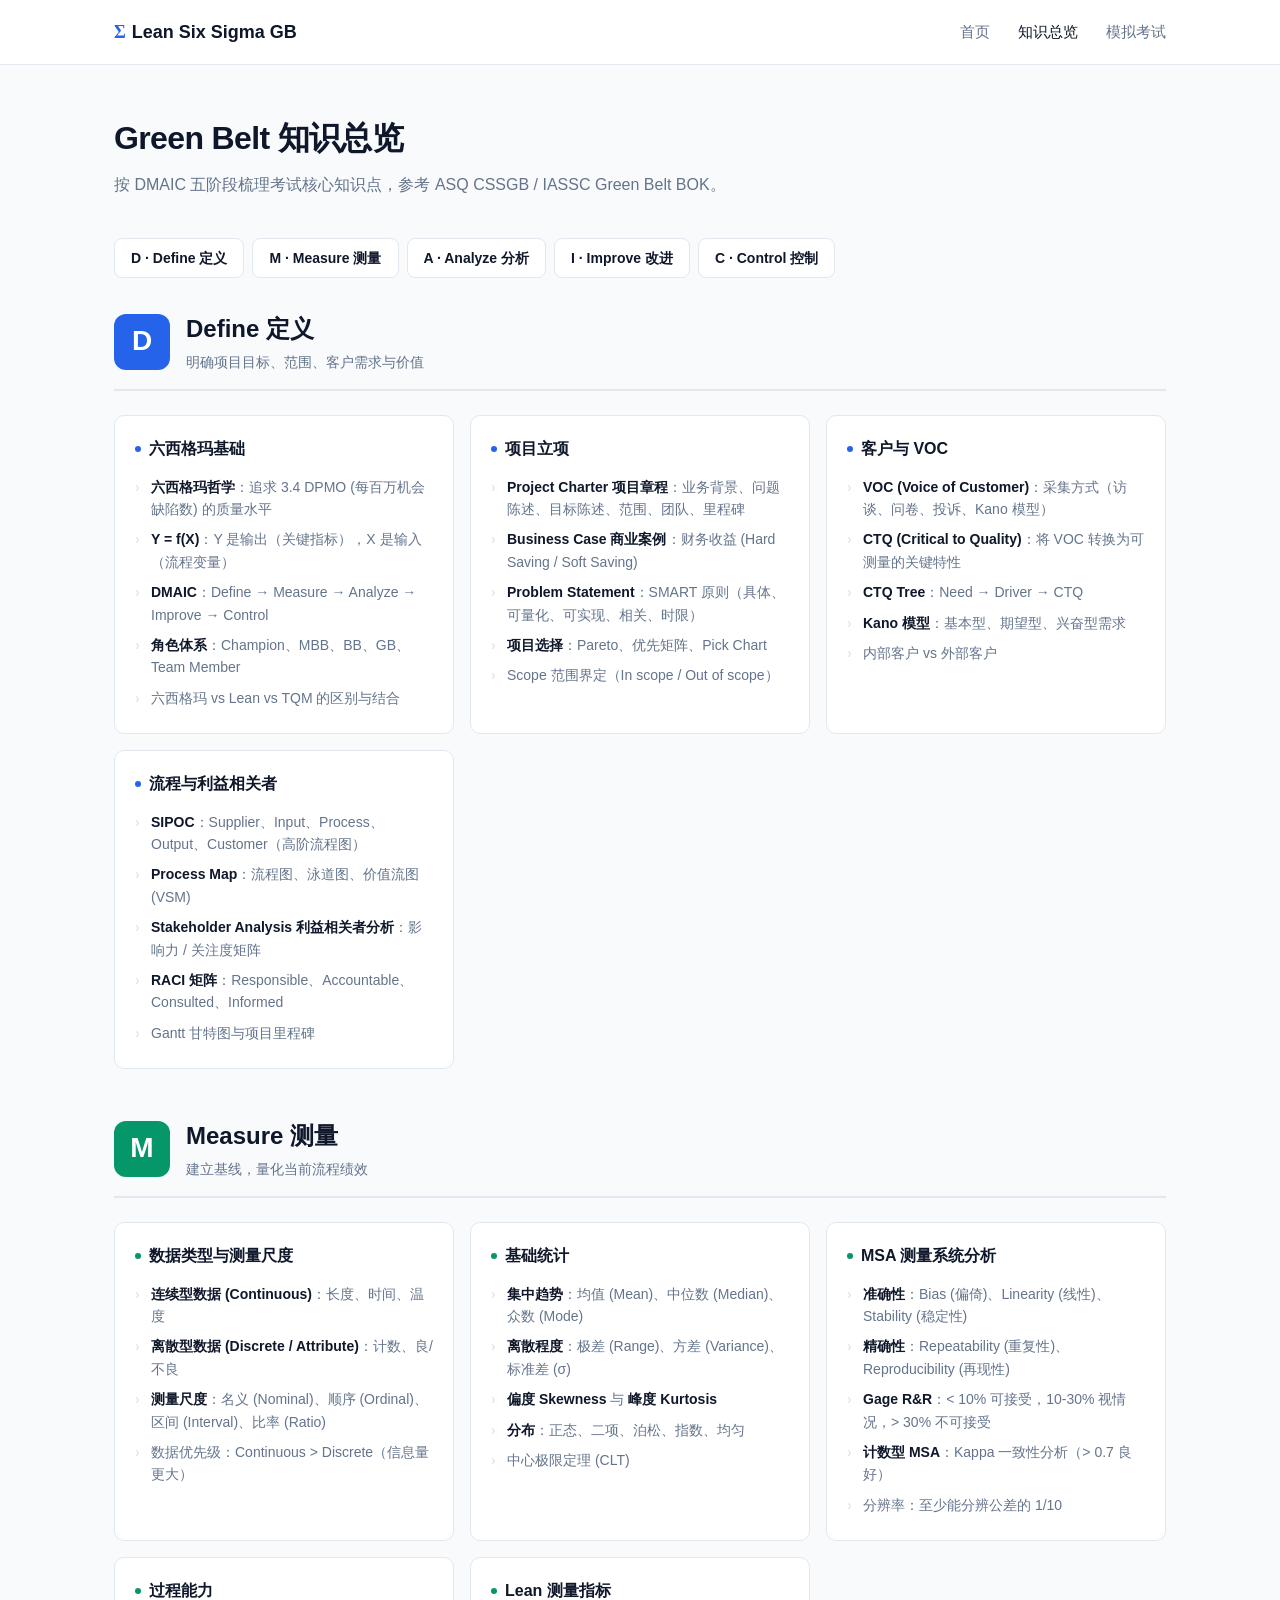
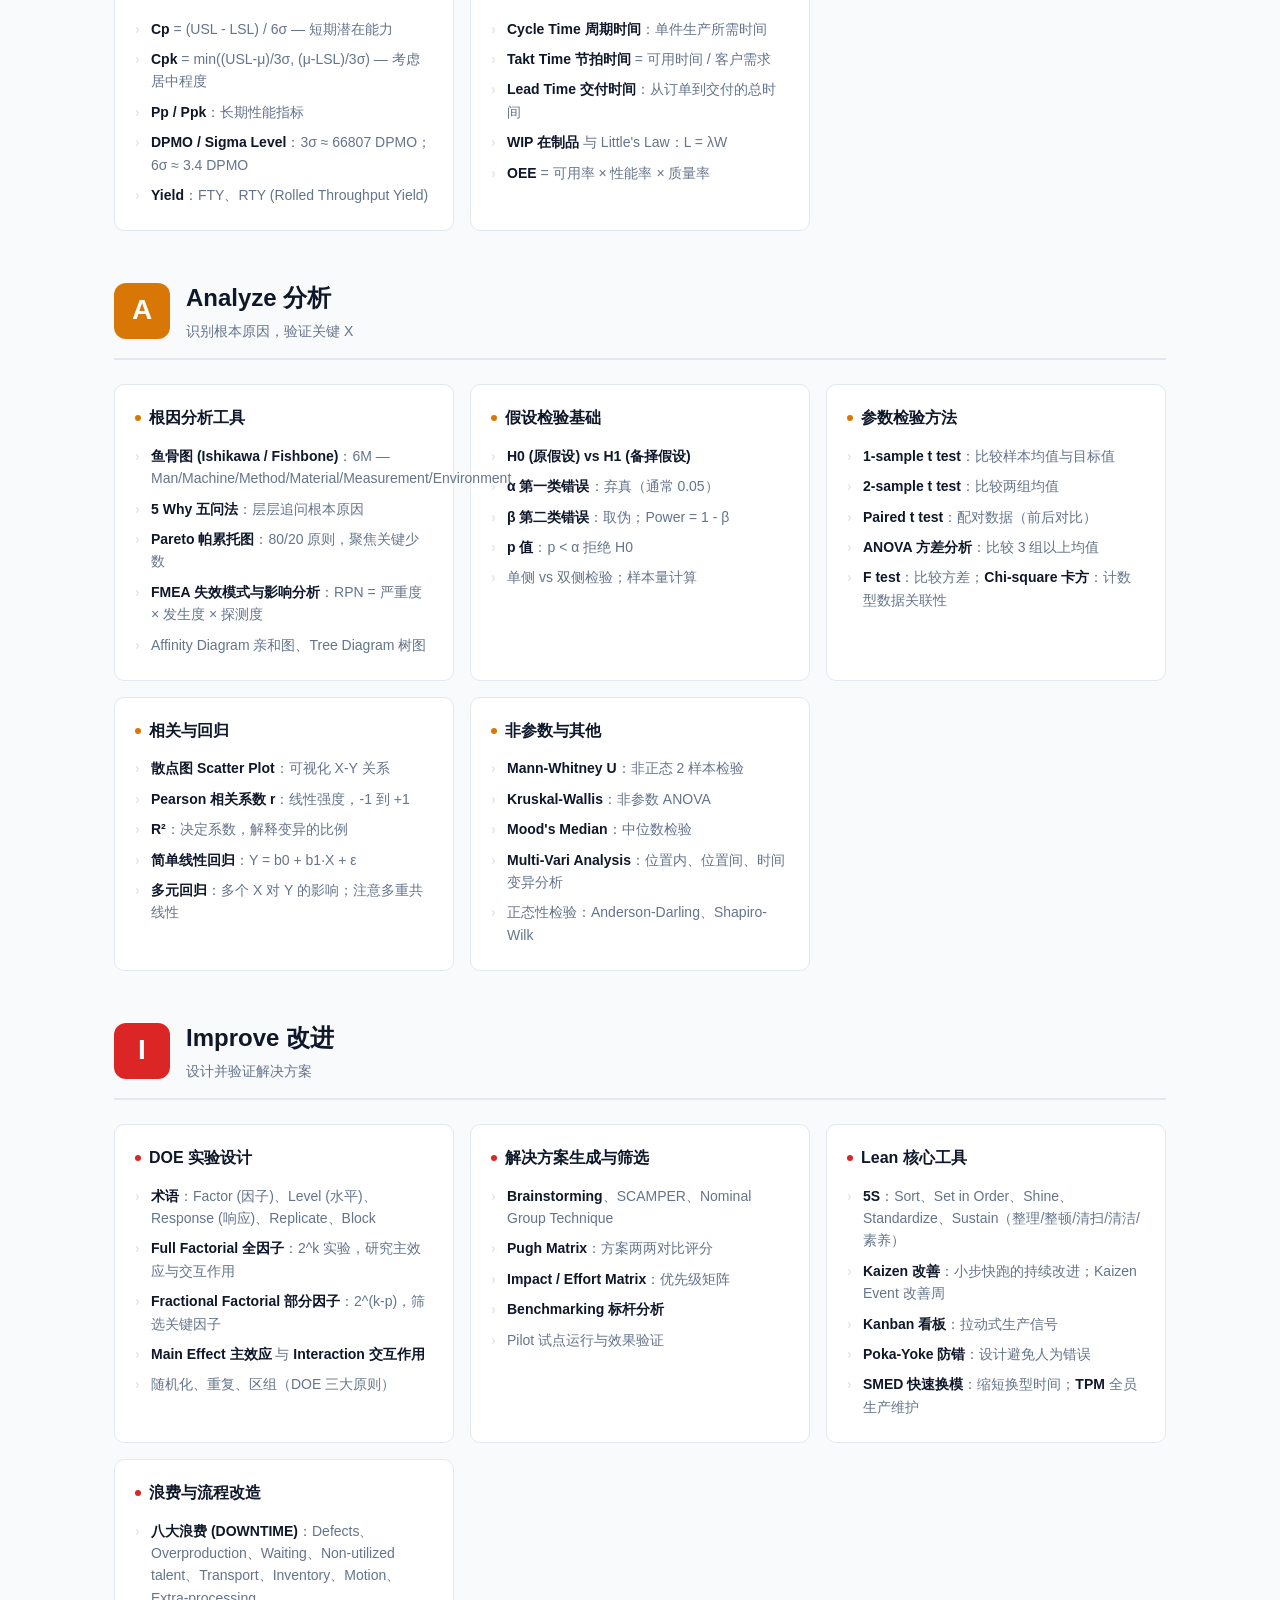
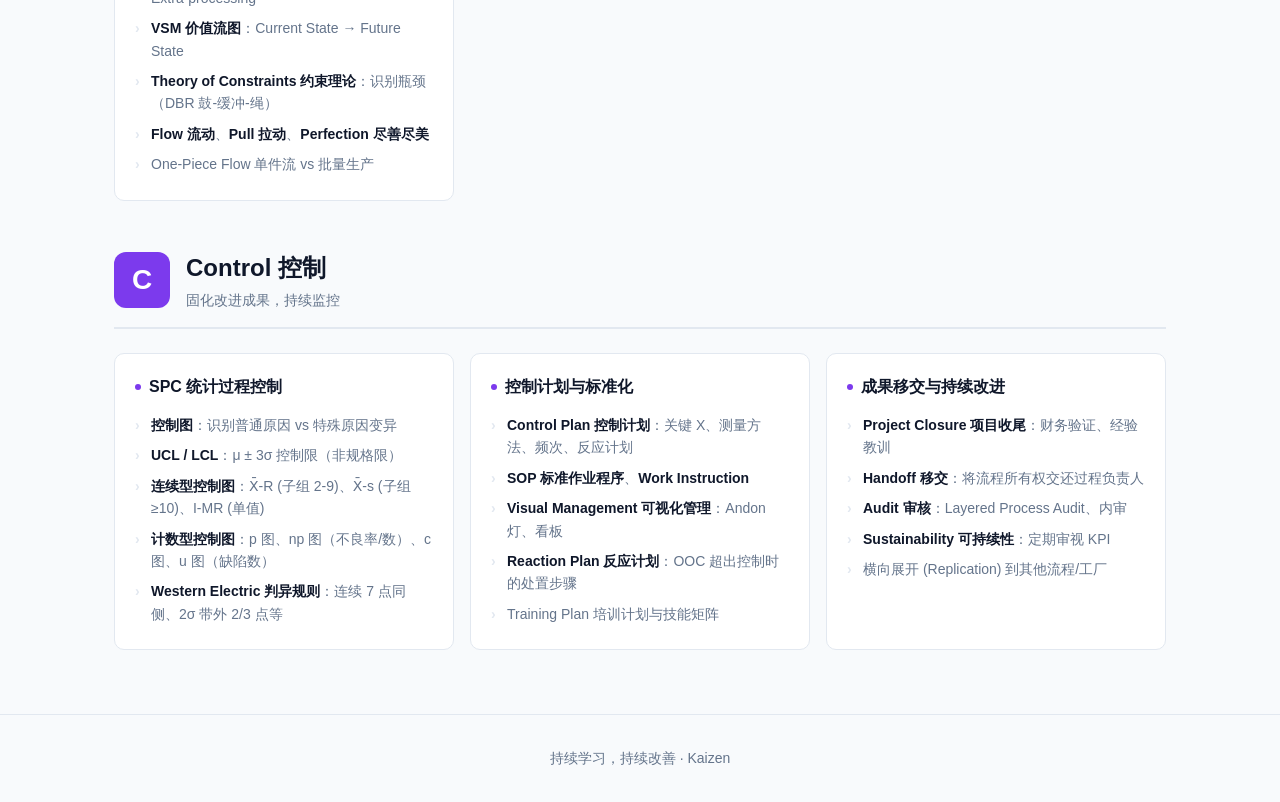
==== overview.html @ 78f81634 "Initial commit: Lean Six Sigma Green Belt study site - Static 3-page site (home, knowledge overview," ====
<!DOCTYPE html>
<html lang="zh-CN">
<head>
  <meta charset="UTF-8">
  <meta name="viewport" content="width=device-width, initial-scale=1.0">
  <title>知识点总览 — Lean Six Sigma Green Belt</title>
  <link rel="stylesheet" href="css/styles.css">
</head>
<body>
  <header class="site-header">
    <div class="container nav">
      <a href="index.html" class="nav-brand"><span class="sigma">Σ</span>Lean Six Sigma GB</a>
      <ul class="nav-links">
        <li><a href="index.html">首页</a></li>
        <li><a href="overview.html" class="active">知识总览</a></li>
        <li><a href="exam.html">模拟考试</a></li>
      </ul>
    </div>
  </header>

  <main class="container">
    <div class="page-title">
      <h1>Green Belt 知识总览</h1>
      <p>按 DMAIC 五阶段梳理考试核心知识点，参考 ASQ CSSGB / IASSC Green Belt BOK。</p>
    </div>

    <nav class="phase-nav" id="phase-nav"></nav>

    <div id="phases"></div>
  </main>

  <footer class="site-footer">
    <div class="container">
      持续学习，持续改善 · Kaizen
    </div>
  </footer>

  <script src="js/overview-data.js"></script>
  <script>
    (function render() {
      const nav = document.getElementById('phase-nav');
      const root = document.getElementById('phases');

      OVERVIEW_DATA.forEach(phase => {
        const chip = document.createElement('a');
        chip.href = '#' + phase.id;
        chip.className = 'phase-chip';
        chip.textContent = phase.letter + ' · ' + phase.title;
        nav.appendChild(chip);

        const section = document.createElement('section');
        section.className = 'phase-section ' + phase.phaseClass;
        section.id = phase.id;

        const header = document.createElement('div');
        header.className = 'phase-header';
        header.innerHTML = `
          <div class="phase-letter">${phase.letter}</div>
          <div>
            <div class="phase-title">${phase.title}</div>
            <div class="phase-subtitle">${phase.subtitle}</div>
          </div>
        `;
        section.appendChild(header);

        const grid = document.createElement('div');
        grid.className = 'topic-grid';
        phase.topics.forEach(topic => {
          const card = document.createElement('div');
          card.className = 'topic-card';
          const ul = topic.items.map(i => `<li>${i}</li>`).join('');
          card.innerHTML = `<h4>${topic.name}</h4><ul>${ul}</ul>`;
          grid.appendChild(card);
        });
        section.appendChild(grid);
        root.appendChild(section);
      });
    })();
  </script>
</body>
</html>
---- css/styles.css ----
:root {
  --define: #2563eb;
  --measure: #059669;
  --analyze: #d97706;
  --improve: #dc2626;
  --control: #7c3aed;
  --lean: #0891b2;
  --bg: #f8fafc;
  --card: #ffffff;
  --text: #0f172a;
  --muted: #64748b;
  --border: #e2e8f0;
  --correct: #16a34a;
  --wrong: #dc2626;
  --shadow: 0 1px 3px rgba(15, 23, 42, 0.08), 0 1px 2px rgba(15, 23, 42, 0.04);
  --shadow-lg: 0 10px 15px -3px rgba(15, 23, 42, 0.1), 0 4px 6px -4px rgba(15, 23, 42, 0.1);
}

* {
  box-sizing: border-box;
  margin: 0;
  padding: 0;
}

html, body {
  font-family: -apple-system, "Segoe UI", "PingFang SC", "Microsoft YaHei", Roboto, sans-serif;
  background: var(--bg);
  color: var(--text);
  line-height: 1.6;
  font-size: 16px;
}

a {
  color: var(--define);
  text-decoration: none;
}

a:hover {
  text-decoration: underline;
}

.container {
  max-width: 1100px;
  margin: 0 auto;
  padding: 0 24px;
}

/* ============ Header / Nav ============ */
.site-header {
  background: var(--card);
  border-bottom: 1px solid var(--border);
  position: sticky;
  top: 0;
  z-index: 10;
}

.nav {
  display: flex;
  align-items: center;
  justify-content: space-between;
  height: 64px;
}

.nav-brand {
  font-weight: 700;
  font-size: 18px;
  color: var(--text);
}

.nav-brand .sigma {
  color: var(--define);
  font-family: "Cambria Math", serif;
  margin-right: 6px;
}

.nav-links {
  display: flex;
  gap: 28px;
  list-style: none;
}

.nav-links a {
  color: var(--muted);
  font-weight: 500;
  font-size: 15px;
  transition: color 0.15s;
}

.nav-links a:hover,
.nav-links a.active {
  color: var(--text);
  text-decoration: none;
}

/* ============ Hero ============ */
.hero {
  padding: 80px 0 64px;
  text-align: center;
}

.hero h1 {
  font-size: 42px;
  font-weight: 800;
  letter-spacing: -0.02em;
  margin-bottom: 16px;
}

.hero p {
  font-size: 18px;
  color: var(--muted);
  max-width: 640px;
  margin: 0 auto 32px;
}

.hero-actions {
  display: flex;
  gap: 12px;
  justify-content: center;
  flex-wrap: wrap;
}

.btn {
  display: inline-block;
  padding: 12px 24px;
  border-radius: 8px;
  font-weight: 600;
  font-size: 15px;
  cursor: pointer;
  border: none;
  transition: all 0.15s;
  text-decoration: none;
}

.btn-primary {
  background: var(--text);
  color: white;
}

.btn-primary:hover {
  background: #1e293b;
  text-decoration: none;
}

.btn-secondary {
  background: var(--card);
  color: var(--text);
  border: 1px solid var(--border);
}

.btn-secondary:hover {
  background: var(--bg);
  text-decoration: none;
}

.btn:disabled {
  opacity: 0.5;
  cursor: not-allowed;
}

/* ============ Feature cards ============ */
.features {
  display: grid;
  grid-template-columns: repeat(auto-fit, minmax(260px, 1fr));
  gap: 20px;
  padding: 32px 0 80px;
}

.feature-card {
  background: var(--card);
  border: 1px solid var(--border);
  border-radius: 12px;
  padding: 28px;
  transition: transform 0.15s, box-shadow 0.15s;
}

.feature-card:hover {
  transform: translateY(-2px);
  box-shadow: var(--shadow-lg);
}

.feature-card h3 {
  font-size: 18px;
  margin-bottom: 8px;
}

.feature-card p {
  color: var(--muted);
  font-size: 14px;
}

.feature-card .badge {
  display: inline-block;
  padding: 4px 10px;
  border-radius: 999px;
  font-size: 11px;
  font-weight: 600;
  margin-bottom: 14px;
  letter-spacing: 0.05em;
  text-transform: uppercase;
}

/* ============ Page title ============ */
.page-title {
  padding: 48px 0 24px;
}

.page-title h1 {
  font-size: 32px;
  font-weight: 700;
  letter-spacing: -0.02em;
  margin-bottom: 8px;
}

.page-title p {
  color: var(--muted);
  font-size: 16px;
}

/* ============ Overview / Phase sections ============ */
.phase-nav {
  display: flex;
  gap: 8px;
  flex-wrap: wrap;
  padding: 16px 0 32px;
  position: sticky;
  top: 64px;
  background: var(--bg);
  z-index: 5;
}

.phase-chip {
  padding: 8px 16px;
  border-radius: 8px;
  font-size: 14px;
  font-weight: 600;
  cursor: pointer;
  border: 1px solid var(--border);
  background: var(--card);
  color: var(--text);
  transition: all 0.15s;
}

.phase-chip:hover {
  border-color: var(--muted);
}

.phase-section {
  margin-bottom: 48px;
  scroll-margin-top: 140px;
}

.phase-header {
  display: flex;
  align-items: center;
  gap: 16px;
  padding-bottom: 16px;
  margin-bottom: 24px;
  border-bottom: 2px solid var(--border);
}

.phase-letter {
  width: 56px;
  height: 56px;
  border-radius: 12px;
  display: flex;
  align-items: center;
  justify-content: center;
  font-weight: 800;
  font-size: 28px;
  color: white;
  flex-shrink: 0;
}

.phase-title {
  font-size: 24px;
  font-weight: 700;
}

.phase-subtitle {
  color: var(--muted);
  font-size: 14px;
  margin-top: 2px;
}

.topic-grid {
  display: grid;
  grid-template-columns: repeat(auto-fill, minmax(320px, 1fr));
  gap: 16px;
}

.topic-card {
  background: var(--card);
  border: 1px solid var(--border);
  border-radius: 10px;
  padding: 20px;
}

.topic-card h4 {
  font-size: 16px;
  font-weight: 600;
  margin-bottom: 10px;
  display: flex;
  align-items: center;
  gap: 8px;
}

.topic-card h4::before {
  content: "";
  width: 6px;
  height: 6px;
  border-radius: 50%;
  background: var(--muted);
}

.topic-card ul {
  list-style: none;
  padding: 0;
}

.topic-card li {
  font-size: 14px;
  color: var(--muted);
  padding: 4px 0;
  padding-left: 16px;
  position: relative;
}

.topic-card li::before {
  content: "›";
  position: absolute;
  left: 0;
  color: var(--border);
  font-weight: 700;
}

.topic-card li strong {
  color: var(--text);
  font-weight: 600;
}

/* Phase color accents */
.phase-define .phase-letter { background: var(--define); }
.phase-define .topic-card h4::before { background: var(--define); }
.phase-define .badge { background: #dbeafe; color: var(--define); }

.phase-measure .phase-letter { background: var(--measure); }
.phase-measure .topic-card h4::before { background: var(--measure); }
.phase-measure .badge { background: #d1fae5; color: var(--measure); }

.phase-analyze .phase-letter { background: var(--analyze); }
.phase-analyze .topic-card h4::before { background: var(--analyze); }
.phase-analyze .badge { background: #fed7aa; color: var(--analyze); }

.phase-improve .phase-letter { background: var(--improve); }
.phase-improve .topic-card h4::before { background: var(--improve); }
.phase-improve .badge { background: #fecaca; color: var(--improve); }

.phase-control .phase-letter { background: var(--control); }
.phase-control .topic-card h4::before { background: var(--control); }
.phase-control .badge { background: #ede9fe; color: var(--control); }

.phase-lean .phase-letter { background: var(--lean); }
.phase-lean .topic-card h4::before { background: var(--lean); }
.phase-lean .badge { background: #cffafe; color: var(--lean); }

/* ============ Exam page ============ */
.exam-setup {
  background: var(--card);
  border: 1px solid var(--border);
  border-radius: 12px;
  padding: 32px;
  margin-bottom: 32px;
}

.exam-setup h2 {
  margin-bottom: 8px;
}

.exam-setup p {
  color: var(--muted);
  margin-bottom: 24px;
}

.setup-row {
  display: flex;
  gap: 24px;
  flex-wrap: wrap;
  margin-bottom: 24px;
}

.setup-field {
  flex: 1;
  min-width: 200px;
}

.setup-field label {
  display: block;
  font-size: 13px;
  font-weight: 600;
  color: var(--muted);
  text-transform: uppercase;
  letter-spacing: 0.05em;
  margin-bottom: 8px;
}

.setup-field select,
.setup-field input {
  width: 100%;
  padding: 10px 12px;
  border-radius: 8px;
  border: 1px solid var(--border);
  font-size: 15px;
  background: var(--card);
}

.exam-bar {
  display: flex;
  justify-content: space-between;
  align-items: center;
  background: var(--card);
  border: 1px solid var(--border);
  border-radius: 12px;
  padding: 16px 24px;
  margin-bottom: 24px;
  position: sticky;
  top: 80px;
  z-index: 4;
}

.exam-progress {
  font-weight: 600;
}

.exam-progress span {
  color: var(--muted);
  font-weight: 500;
}

.exam-timer {
  font-family: "SF Mono", Menlo, Consolas, monospace;
  font-size: 18px;
  font-weight: 700;
  padding: 6px 14px;
  background: var(--bg);
  border-radius: 8px;
}

.exam-timer.warning {
  color: var(--improve);
  background: #fef2f2;
}

.question-card {
  background: var(--card);
  border: 1px solid var(--border);
  border-radius: 12px;
  padding: 32px;
  margin-bottom: 16px;
}

.question-number {
  font-size: 13px;
  font-weight: 600;
  color: var(--muted);
  text-transform: uppercase;
  letter-spacing: 0.08em;
  margin-bottom: 12px;
}

.question-text {
  font-size: 17px;
  font-weight: 500;
  margin-bottom: 20px;
  line-height: 1.5;
}

.question-tag {
  display: inline-block;
  padding: 3px 10px;
  border-radius: 4px;
  font-size: 12px;
  font-weight: 600;
  background: var(--bg);
  color: var(--muted);
  margin-left: 8px;
  vertical-align: middle;
}

.options {
  display: flex;
  flex-direction: column;
  gap: 10px;
}

.option {
  display: flex;
  align-items: flex-start;
  gap: 12px;
  padding: 14px 18px;
  border: 1px solid var(--border);
  border-radius: 8px;
  cursor: pointer;
  transition: all 0.1s;
  background: var(--card);
}

.option:hover {
  border-color: var(--muted);
  background: var(--bg);
}

.option input {
  margin-top: 3px;
  accent-color: var(--define);
}

.option.selected {
  border-color: var(--define);
  background: #eff6ff;
}

.option.correct {
  border-color: var(--correct);
  background: #f0fdf4;
}

.option.wrong {
  border-color: var(--wrong);
  background: #fef2f2;
}

.option-text {
  flex: 1;
  font-size: 15px;
}

.option-letter {
  font-weight: 700;
  color: var(--muted);
  min-width: 20px;
}

.explanation {
  margin-top: 16px;
  padding: 14px 18px;
  background: var(--bg);
  border-left: 3px solid var(--define);
  border-radius: 4px;
  font-size: 14px;
  color: var(--text);
}

.explanation strong {
  display: block;
  margin-bottom: 4px;
  color: var(--define);
  font-size: 13px;
  text-transform: uppercase;
  letter-spacing: 0.05em;
}

.exam-actions {
  display: flex;
  justify-content: space-between;
  gap: 12px;
  margin-top: 24px;
}

/* ============ Results ============ */
.results {
  background: var(--card);
  border: 1px solid var(--border);
  border-radius: 12px;
  padding: 40px;
  text-align: center;
  margin-bottom: 32px;
}

.score-circle {
  width: 160px;
  height: 160px;
  margin: 0 auto 24px;
  border-radius: 50%;
  display: flex;
  flex-direction: column;
  align-items: center;
  justify-content: center;
  color: white;
  font-weight: 700;
}

.score-circle.pass { background: var(--correct); }
.score-circle.fail { background: var(--wrong); }

.score-number {
  font-size: 48px;
  line-height: 1;
}

.score-label {
  font-size: 13px;
  opacity: 0.9;
  letter-spacing: 0.08em;
  text-transform: uppercase;
  margin-top: 4px;
}

.results h2 {
  font-size: 24px;
  margin-bottom: 8px;
}

.results-summary {
  color: var(--muted);
  margin-bottom: 24px;
}

.results-breakdown {
  display: grid;
  grid-template-columns: repeat(auto-fit, minmax(140px, 1fr));
  gap: 12px;
  margin-bottom: 32px;
  text-align: left;
}

.breakdown-item {
  padding: 14px 16px;
  background: var(--bg);
  border-radius: 8px;
}

.breakdown-label {
  font-size: 12px;
  color: var(--muted);
  text-transform: uppercase;
  letter-spacing: 0.05em;
  margin-bottom: 4px;
}

.breakdown-value {
  font-size: 18px;
  font-weight: 700;
}

.results-actions {
  display: flex;
  gap: 12px;
  justify-content: center;
  flex-wrap: wrap;
}

/* ============ Footer ============ */
.site-footer {
  border-top: 1px solid var(--border);
  padding: 32px 0;
  margin-top: 64px;
  text-align: center;
  color: var(--muted);
  font-size: 14px;
}

@media (max-width: 640px) {
  .hero h1 { font-size: 32px; }
  .hero { padding: 48px 0 32px; }
  .nav-links { gap: 16px; }
  .nav-links a { font-size: 14px; }
  .question-card, .exam-setup, .results { padding: 20px; }
  .exam-bar { padding: 12px 16px; }
  .score-circle { width: 120px; height: 120px; }
  .score-number { font-size: 36px; }
}
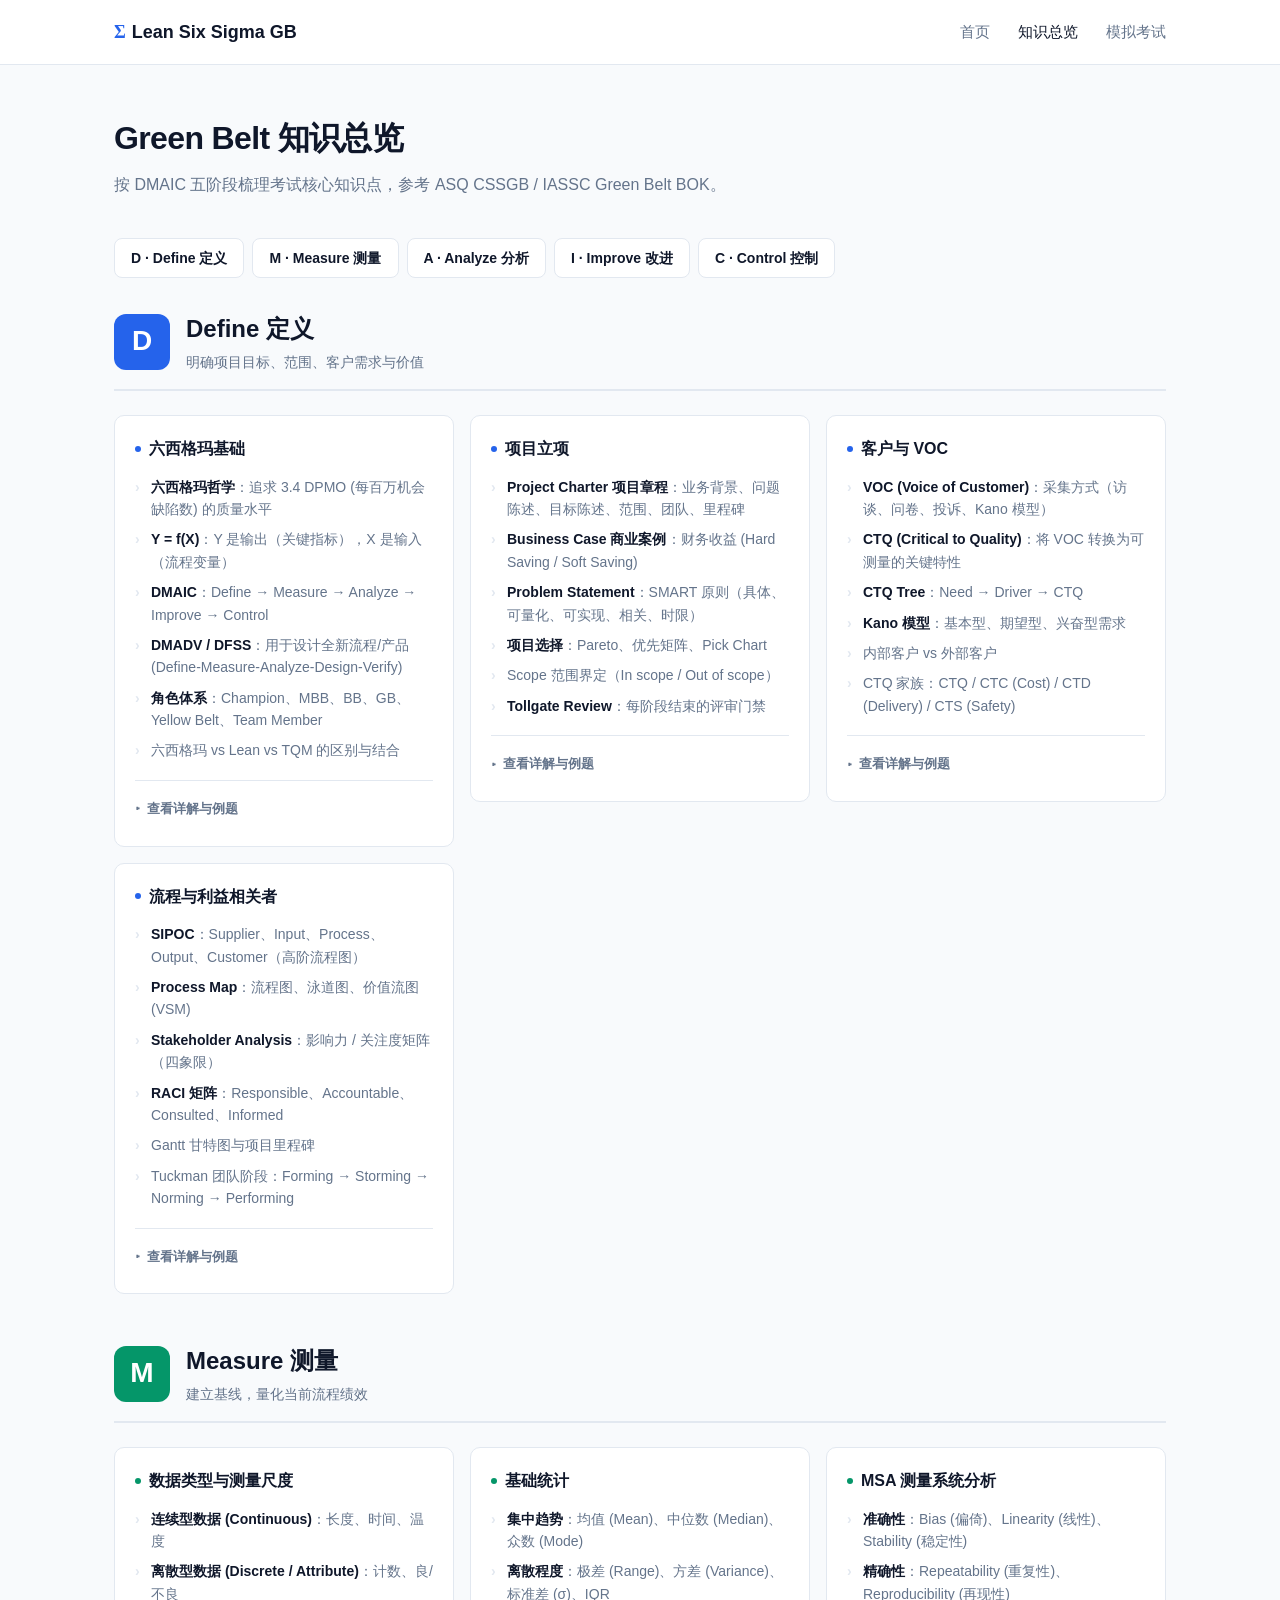
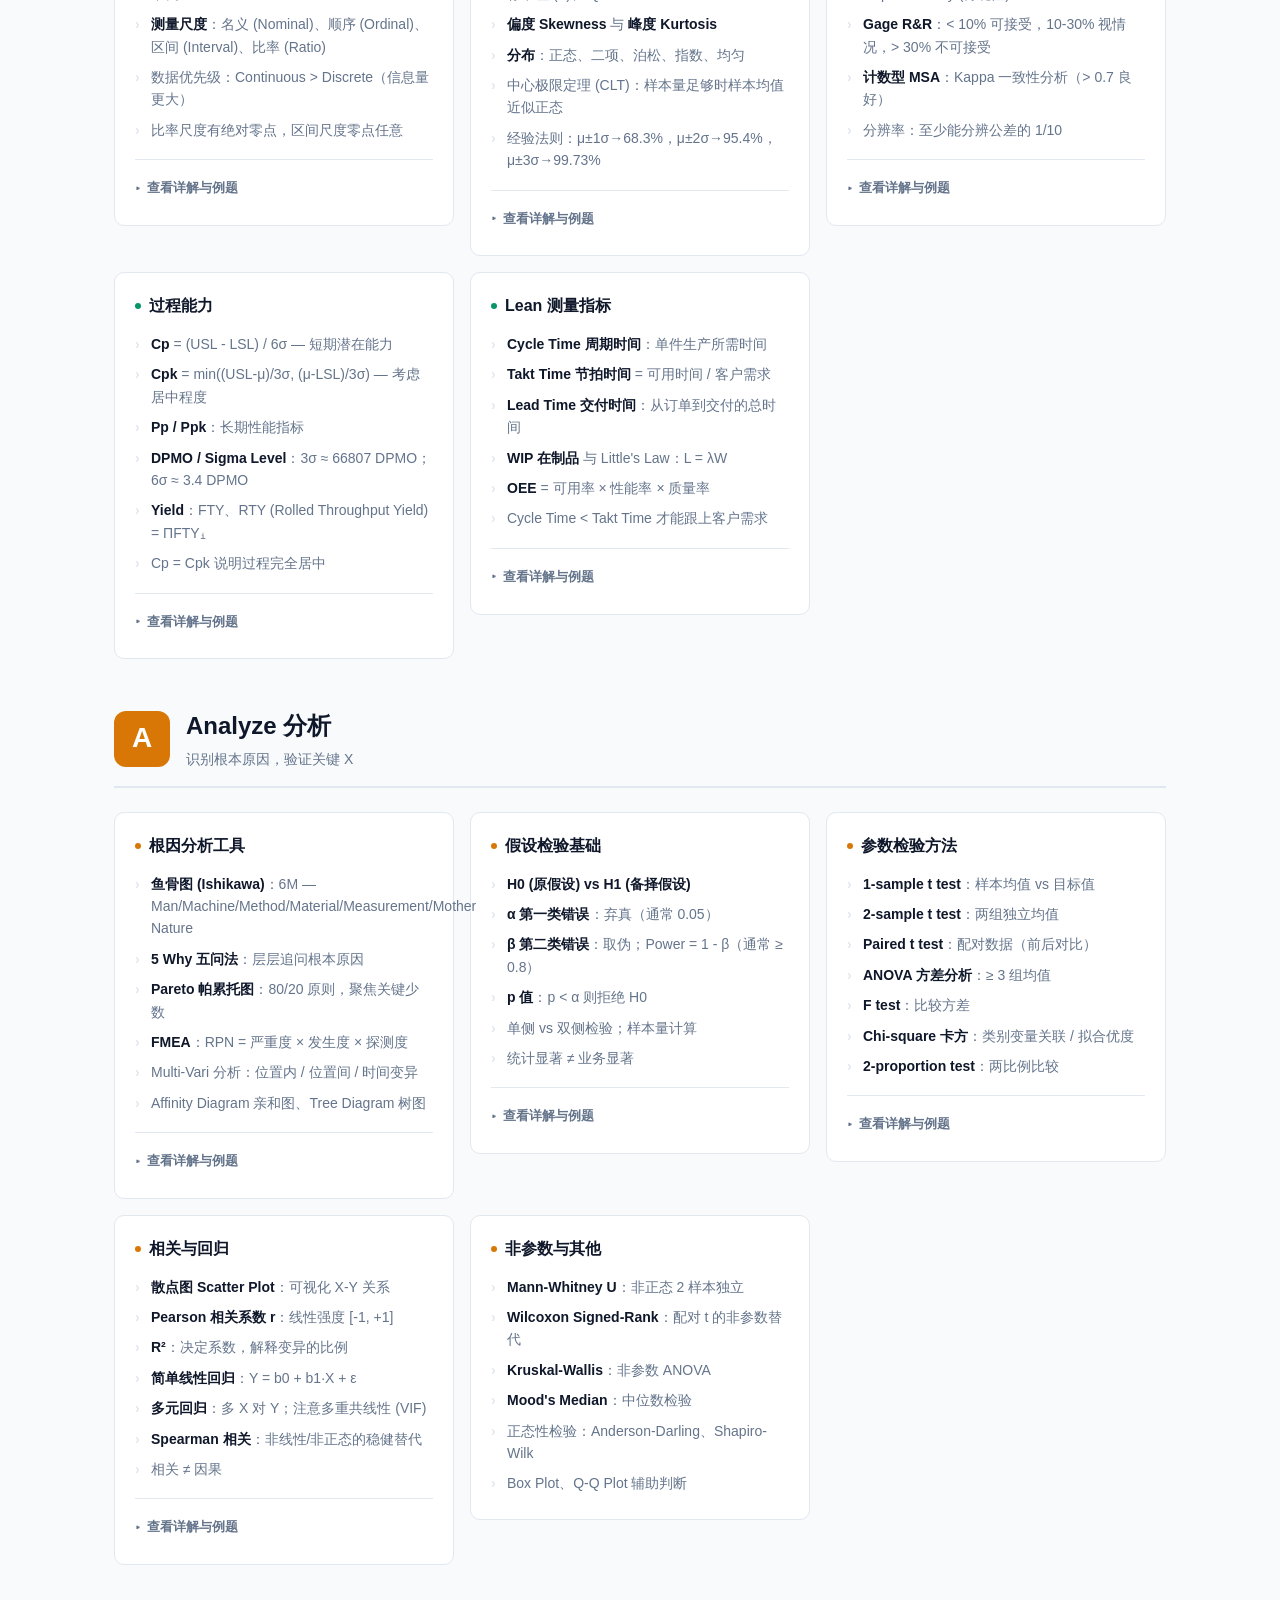
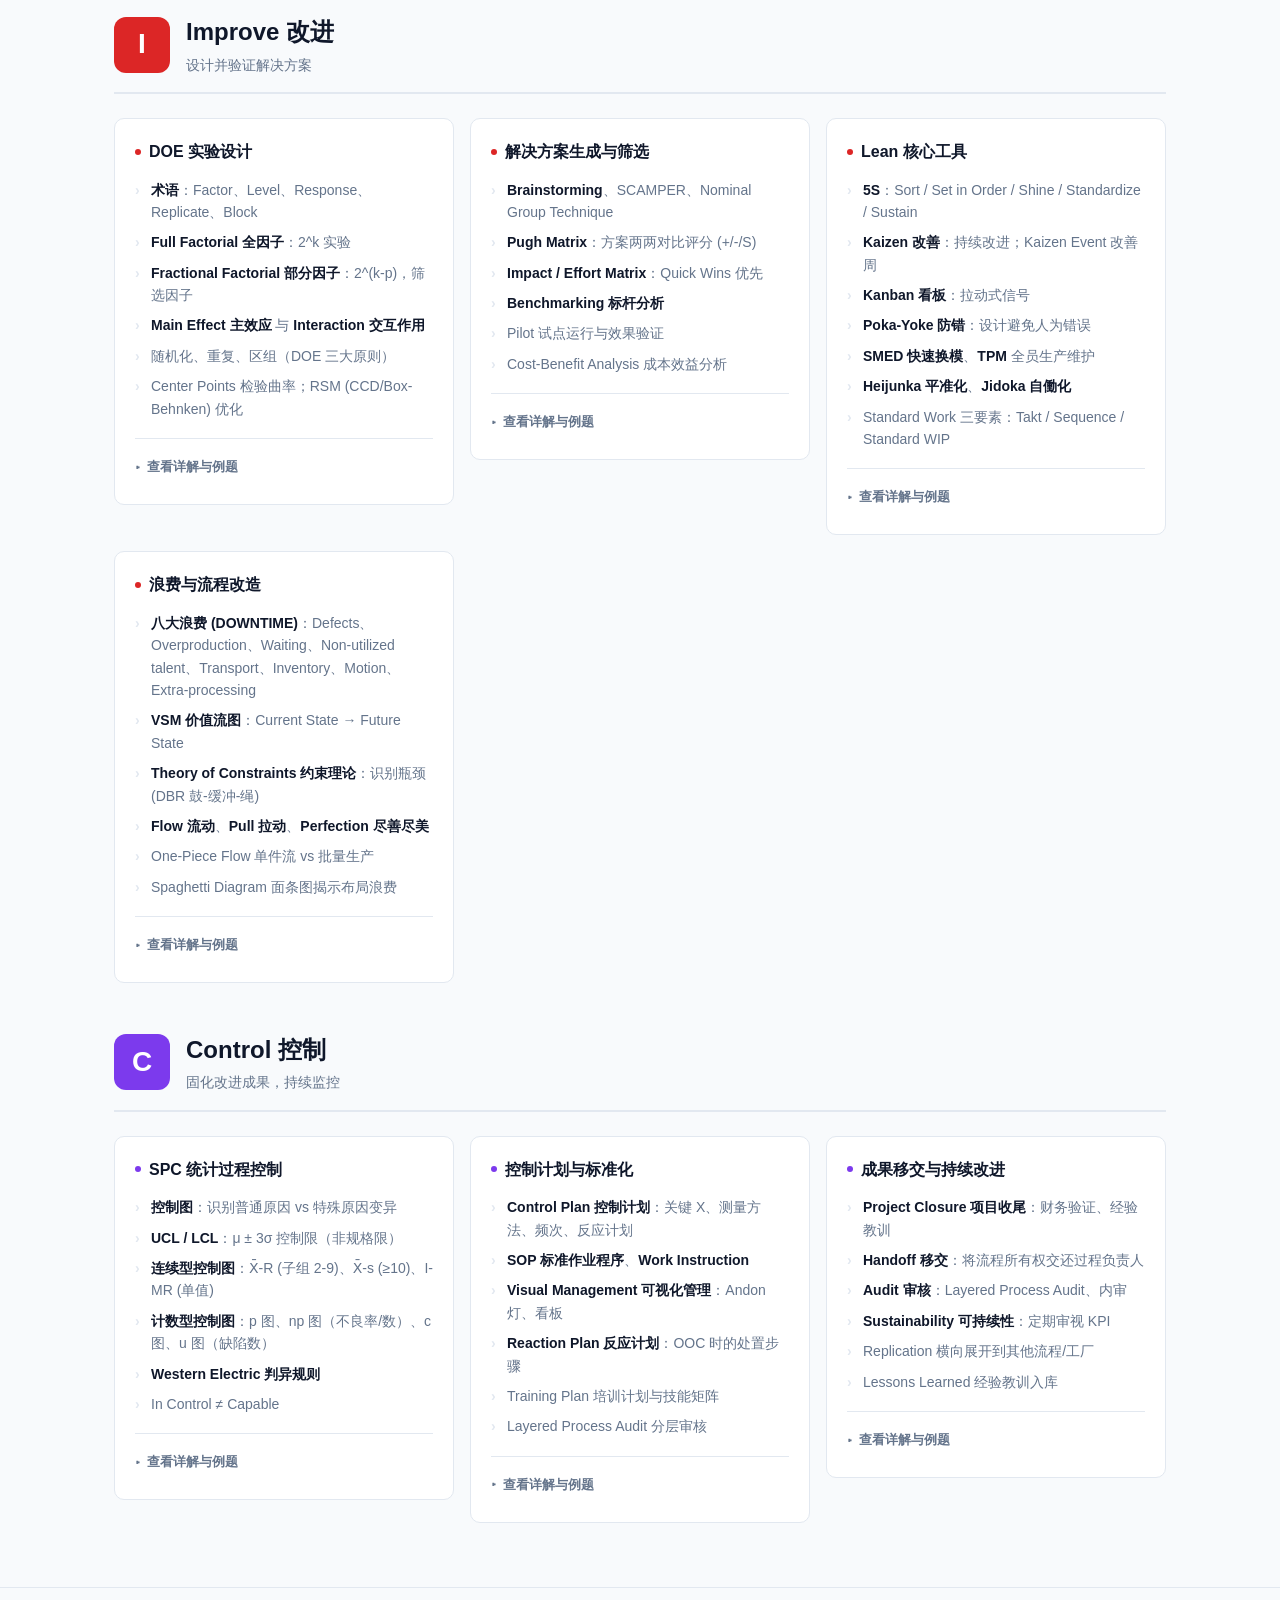
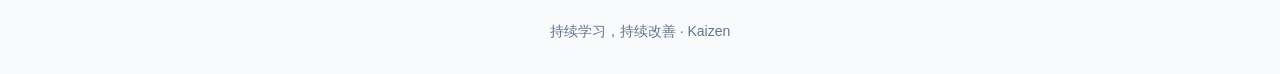
==== commit bbbe5fd0: "Expand knowledge overview with detailed explanations and worked examples - Add concept deep-dives, k" ====
--- a/overview.html
+++ b/overview.html
@@ -41,6 +41,30 @@
       const nav = document.getElementById('phase-nav');
       const root = document.getElementById('phases');
 
+      function renderDetail(detail) {
+        if (!detail) return '';
+        let html = '<details class="topic-detail"><summary>查看详解与例题</summary><div class="topic-detail-body">';
+        if (detail.concept) {
+          html += '<div class="detail-concept">' + detail.concept + '</div>';
+        }
+        if (detail.formulas && detail.formulas.length) {
+          html += '<div class="detail-formulas"><div class="detail-label">关键公式</div><ul>';
+          detail.formulas.forEach(f => { html += '<li><code>' + f + '</code></li>'; });
+          html += '</ul></div>';
+        }
+        if (detail.examples && detail.examples.length) {
+          detail.examples.forEach(ex => {
+            html += '<div class="detail-example">';
+            if (ex.title) html += '<div class="example-title">' + ex.title + '</div>';
+            html += '<div class="example-problem"><span class="example-tag">题目</span>' + ex.problem + '</div>';
+            html += '<div class="example-solution"><span class="example-tag solution">解答</span>' + ex.solution + '</div>';
+            html += '</div>';
+          });
+        }
+        html += '</div></details>';
+        return html;
+      }
+
       OVERVIEW_DATA.forEach(phase => {
         const chip = document.createElement('a');
         chip.href = '#' + phase.id;
@@ -69,7 +93,7 @@
           const card = document.createElement('div');
           card.className = 'topic-card';
           const ul = topic.items.map(i => `<li>${i}</li>`).join('');
-          card.innerHTML = `<h4>${topic.name}</h4><ul>${ul}</ul>`;
+          card.innerHTML = `<h4>${topic.name}</h4><ul>${ul}</ul>${renderDetail(topic.detail)}`;
           grid.appendChild(card);
         });
         section.appendChild(grid);
--- a/css/styles.css
+++ b/css/styles.css
@@ -284,8 +284,9 @@
 
 .topic-grid {
   display: grid;
-  grid-template-columns: repeat(auto-fill, minmax(320px, 1fr));
+  grid-template-columns: repeat(auto-fill, minmax(340px, 1fr));
   gap: 16px;
+  align-items: start;
 }
 
 .topic-card {
@@ -336,6 +337,168 @@
 .topic-card li strong {
   color: var(--text);
   font-weight: 600;
+}
+
+/* ============ Topic detail / examples ============ */
+.topic-detail {
+  margin-top: 14px;
+  border-top: 1px solid var(--border);
+  padding-top: 12px;
+}
+
+.topic-detail > summary {
+  cursor: pointer;
+  font-size: 13px;
+  font-weight: 600;
+  color: var(--muted);
+  padding: 6px 0;
+  list-style: none;
+  user-select: none;
+  display: flex;
+  align-items: center;
+  gap: 6px;
+}
+
+.topic-detail > summary::-webkit-details-marker { display: none; }
+
+.topic-detail > summary::before {
+  content: "▸";
+  display: inline-block;
+  transition: transform 0.15s;
+  color: var(--muted);
+  font-size: 11px;
+}
+
+.topic-detail[open] > summary::before {
+  transform: rotate(90deg);
+}
+
+.topic-detail[open] > summary {
+  color: var(--text);
+  margin-bottom: 12px;
+}
+
+.topic-detail-body {
+  font-size: 14px;
+  line-height: 1.65;
+  color: var(--text);
+}
+
+.topic-detail-body p {
+  margin: 0 0 10px;
+}
+
+.topic-detail-body ul,
+.topic-detail-body ol {
+  margin: 6px 0 12px 20px;
+  padding: 0;
+}
+
+.topic-detail-body ul li,
+.topic-detail-body ol li {
+  padding: 2px 0;
+  list-style: disc;
+  color: var(--text);
+}
+
+.topic-detail-body ol li { list-style: decimal; }
+
+.topic-detail-body ul li::before,
+.topic-detail-body ol li::before { content: none; }
+
+.topic-detail-body blockquote {
+  margin: 8px 0;
+  font-style: normal;
+}
+
+.topic-detail-body table {
+  margin: 10px 0;
+}
+
+.topic-detail-body code {
+  font-family: "SF Mono", Menlo, Consolas, monospace;
+  font-size: 13px;
+  background: var(--bg);
+  padding: 2px 6px;
+  border-radius: 4px;
+  color: var(--text);
+}
+
+.detail-label {
+  font-size: 12px;
+  font-weight: 700;
+  text-transform: uppercase;
+  letter-spacing: 0.08em;
+  color: var(--muted);
+  margin-bottom: 6px;
+}
+
+.detail-formulas {
+  background: var(--bg);
+  border-left: 3px solid var(--border);
+  padding: 10px 14px;
+  border-radius: 4px;
+  margin: 10px 0 14px;
+}
+
+.detail-formulas ul {
+  margin: 0 !important;
+  padding-left: 0 !important;
+  list-style: none !important;
+}
+
+.detail-formulas li {
+  list-style: none !important;
+  padding: 3px 0 !important;
+}
+
+.detail-example {
+  margin: 14px 0;
+  padding: 14px 16px;
+  background: #fafbff;
+  border: 1px solid var(--border);
+  border-radius: 8px;
+}
+
+.example-title {
+  font-weight: 700;
+  font-size: 14px;
+  margin-bottom: 8px;
+  color: var(--text);
+}
+
+.example-tag {
+  display: inline-block;
+  padding: 2px 8px;
+  border-radius: 4px;
+  font-size: 11px;
+  font-weight: 700;
+  letter-spacing: 0.05em;
+  text-transform: uppercase;
+  background: #dbeafe;
+  color: var(--define);
+  margin-right: 8px;
+  vertical-align: middle;
+}
+
+.example-tag.solution {
+  background: #d1fae5;
+  color: var(--measure);
+}
+
+.example-problem {
+  margin-bottom: 10px;
+  color: var(--text);
+}
+
+.example-solution {
+  border-top: 1px dashed var(--border);
+  padding-top: 10px;
+  color: var(--text);
+}
+
+.example-solution p {
+  margin: 6px 0;
 }
 
 /* Phase color accents */
